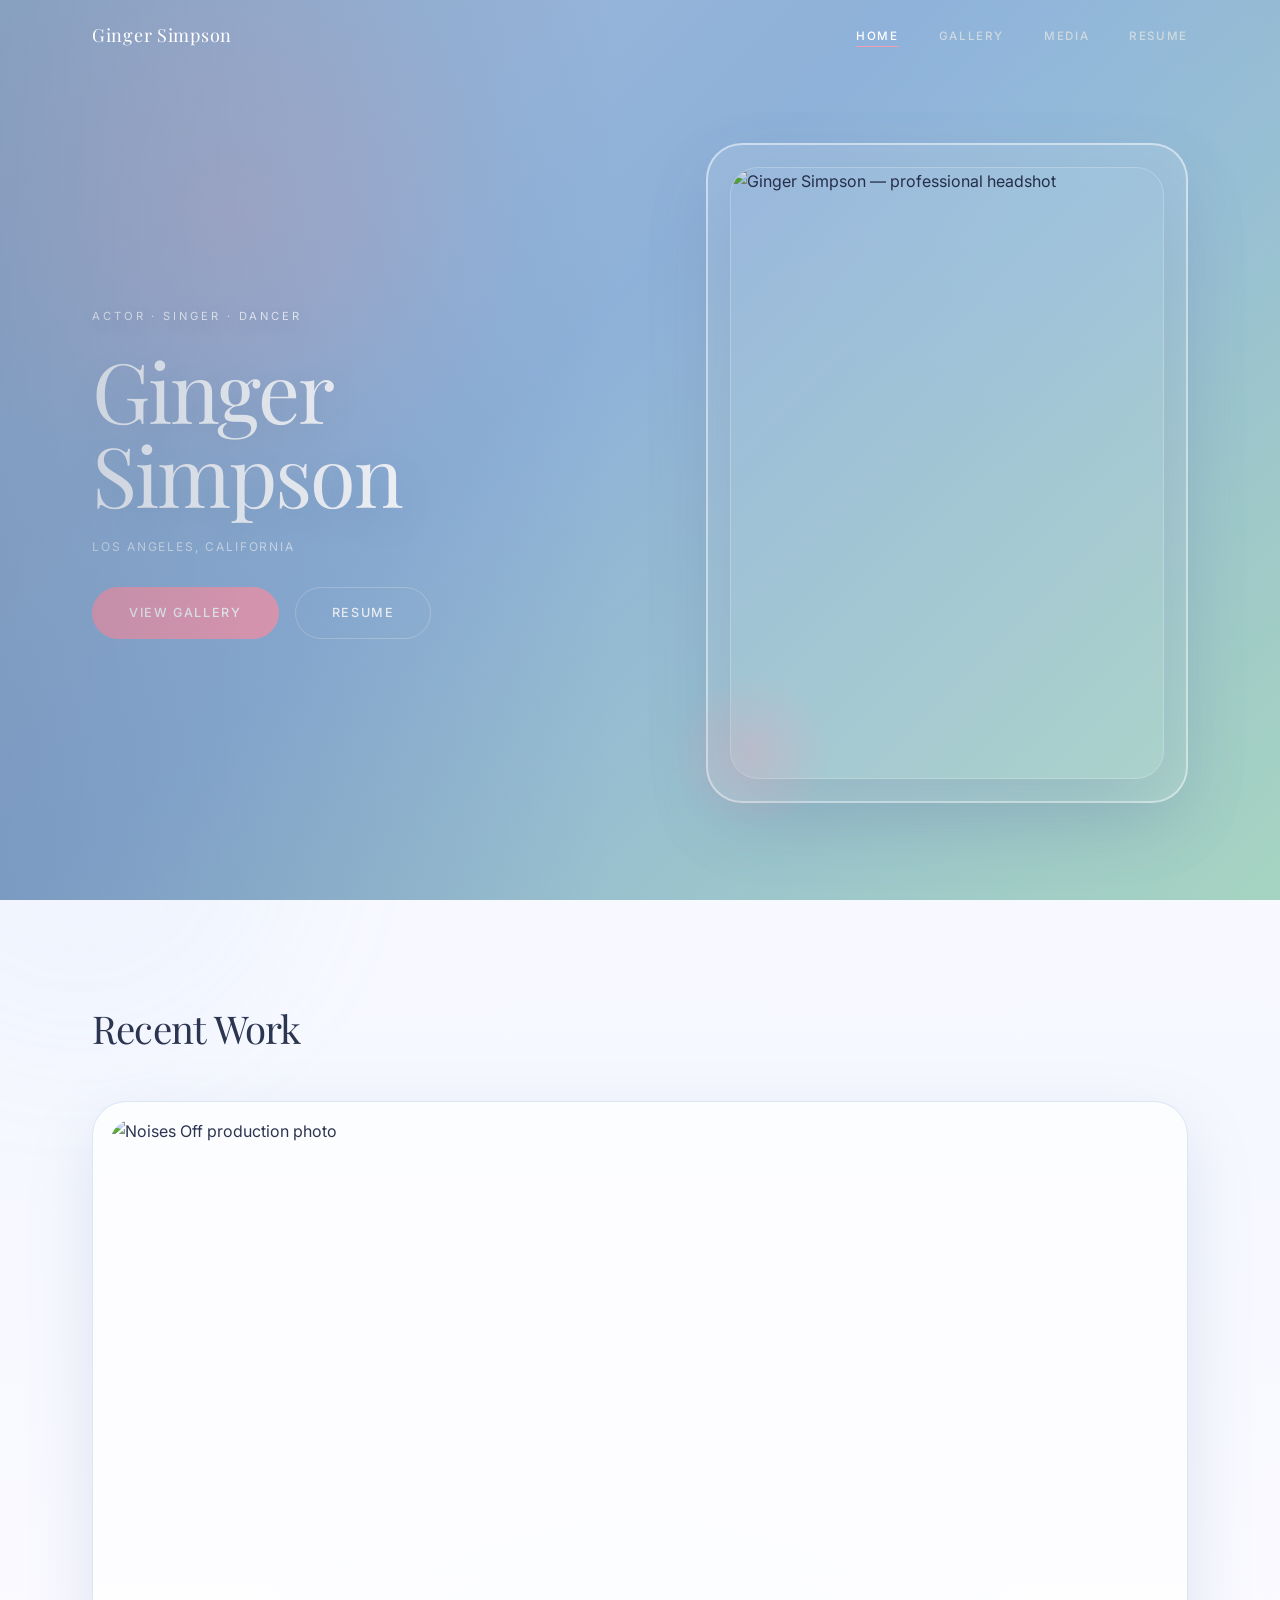
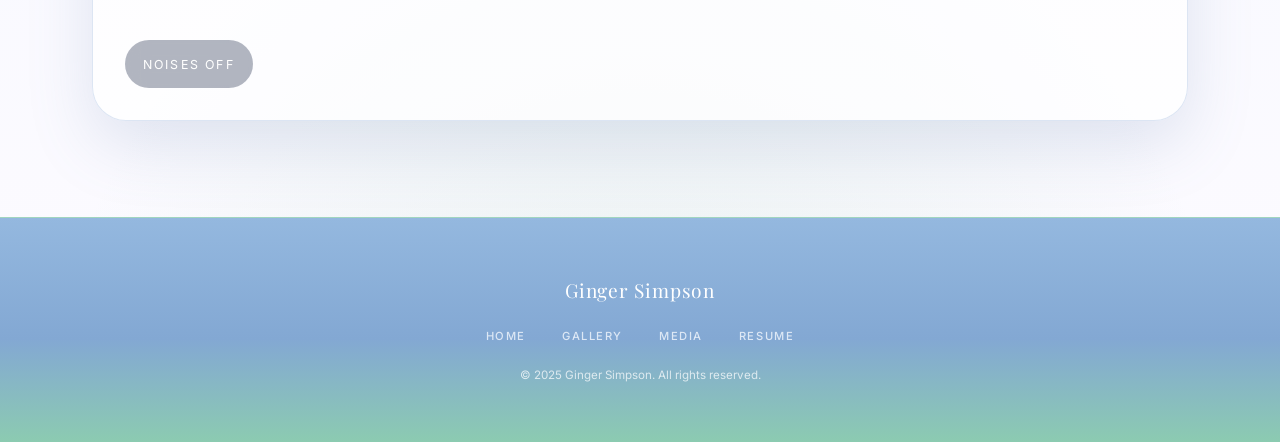
==== index.html @ 9c68d702 "Initial commit: Ginger Simpson portfolio" ====
<!DOCTYPE html>
<html lang="en">
<head>
  <meta charset="UTF-8">
  <meta name="viewport" content="width=device-width, initial-scale=1.0">
  <title>Ginger Simpson | Actor · Singer · Dancer | Los Angeles</title>
  <meta name="description" content="Ginger Simpson — professional actor, singer, and dancer based in Los Angeles. View her portfolio, gallery, performance videos, and theater resume.">
  <meta name="keywords" content="Ginger Simpson, actor, actress, singer, dancer, Los Angeles actress, musical theater, theater performer, performing arts, LA actor">
  <link rel="canonical" href="https://claudiaotero88.github.io/gingersimpson/">
  
  <!-- Open Graph / Facebook -->
  <meta property="og:type" content="website">
  <meta property="og:url" content="https://claudiaotero88.github.io/gingersimpson/">
  <meta property="og:title" content="Ginger Simpson | Actor · Singer · Dancer">
  <meta property="og:description" content="Professional portfolio of Ginger Simpson — actor, singer, and dancer based in Los Angeles.">
  <meta property="og:image" content="https://claudiaotero88.github.io/gingersimpson/assets/images/headshot-4.jpg">
  <meta property="og:locale" content="en_US">
  
  <!-- Twitter -->
  <meta name="twitter:card" content="summary_large_image">
  <meta name="twitter:title" content="Ginger Simpson | Actor · Singer · Dancer">
  <meta name="twitter:description" content="Professional portfolio of Ginger Simpson — actor, singer, and dancer based in Los Angeles.">
  <meta name="twitter:image" content="https://claudiaotero88.github.io/gingersimpson/assets/images/headshot-4.jpg">
  
  <!-- Fonts -->
  <link rel="preconnect" href="https://fonts.googleapis.com">
  <link rel="preconnect" href="https://fonts.gstatic.com" crossorigin>
  <link href="https://fonts.googleapis.com/css2?family=Playfair+Display:ital,wght@0,400;0,500;0,700;1,400&family=Inter:wght@300;400;500&display=swap" rel="stylesheet">
  
  <!-- Styles -->
  <link rel="stylesheet" href="assets/css/styles.css">
  
  <!-- Structured Data (JSON-LD) -->
  <script type="application/ld+json">
  {
    "@context": "https://schema.org",
    "@type": "Person",
    "name": "Ginger Simpson",
    "url": "https://claudiaotero88.github.io/gingersimpson/",
    "jobTitle": "Actor, Singer, Dancer",
    "description": "Professional actor, singer, and dancer specializing in musical theater and theatrical performance",
    "address": {
      "@type": "PostalAddress",
      "addressLocality": "Los Angeles",
      "addressRegion": "CA",
      "addressCountry": "US"
    },
    "email": "gingersimpsonn@gmail.com",
    "telephone": "424-522-4845",
    "image": "https://claudiaotero88.github.io/gingersimpson/assets/images/headshot-4.jpg",
    "sameAs": [
      "https://www.instagram.com/gingersimpson_/",
      "https://www.backstage.com/u/tal/gingersimpson"
    ]
  }
  </script>
</head>
<body>

  <!-- ── Navigation ─────────────────────────────────────────── -->
  <nav class="nav" id="nav" aria-label="Main navigation">
    <div class="nav__inner">
      <a href="index.html" class="nav__logo">Ginger Simpson</a>
      <button class="nav__toggle" id="navToggle"
              aria-label="Toggle navigation" aria-expanded="false"
              aria-controls="navLinks">
        <span></span><span></span><span></span>
      </button>
      <ul class="nav__links" id="navLinks" role="list">
        <li><a href="index.html"   class="nav__link nav__link--active">Home</a></li>
        <li><a href="gallery.html" class="nav__link">Gallery</a></li>
        <li><a href="media.html"   class="nav__link">Media</a></li>
        <li><a href="resume.html"  class="nav__link">Resume</a></li>
      </ul>
    </div>
  </nav>

  <!-- ── Hero ───────────────────────────────────────────────── -->
  <section class="hero" aria-label="Introduction">
    <div class="hero__inner">

      <div class="hero__text">
        <p class="hero__eyebrow">Actor · Singer · Dancer</p>
        <h1 class="hero__name">Ginger<br>Simpson</h1>
        <p class="hero__location">Los Angeles, California</p>
        <div class="hero__actions">
          <a href="gallery.html" class="btn btn--primary">View Gallery</a>
          <a href="resume.html"  class="btn btn--ghost-light">Resume</a>
        </div>
      </div>

      <div class="hero__photo-wrap">
        <img
          src="assets/images/headshot-4.jpg"
          alt="Ginger Simpson — professional headshot"
          class="hero__photo"
          loading="eager"
          fetchpriority="high"
        >
      </div>

    </div>
  </section>

  <!-- ── Recent Work Slideshow ──────────────────────────────── -->
  <section class="preview fade-in" aria-label="Recent productions">
    <div class="container">
      <h2 class="section-title">Recent Work</h2>

      <div class="preview__slideshow" data-slideshow>
        <div class="preview__slides">
          <a href="gallery.html" class="preview__slide is-active" data-slide>
            <div class="preview__img-wrap">
              <img src="assets/images/noises-off-2.jpg" alt="Noises Off production photo" loading="lazy">
            </div>
            <p class="preview__caption">Noises Off</p>
          </a>

          <a href="gallery.html" class="preview__slide" data-slide>
            <div class="preview__img-wrap">
              <img src="assets/images/ifrankenstein-1.jpg" alt="iFrankenstein production photo" loading="lazy">
            </div>
            <p class="preview__caption">iFrankenstein</p>
          </a>

          <a href="gallery.html" class="preview__slide" data-slide>
            <div class="preview__img-wrap">
              <img src="assets/images/seuss-1.jpg" alt="Seussical production photo" loading="lazy">
            </div>
            <p class="preview__caption">Seussical</p>
          </a>

          <a href="gallery.html" class="preview__slide" data-slide>
            <div class="preview__img-wrap">
              <img src="assets/images/slideshow-seuss.jpg" alt="Seussical slideshow production photo" loading="lazy">
            </div>
            <p class="preview__caption">Seussical</p>
          </a>

          <a href="gallery.html" class="preview__slide" data-slide>
            <div class="preview__img-wrap">
              <img src="assets/images/slideshow-grease.jpg" alt="Grease production photo" loading="lazy">
            </div>
            <p class="preview__caption">Grease</p>
          </a>

          <a href="gallery.html" class="preview__slide" data-slide>
            <div class="preview__img-wrap">
              <img src="assets/images/slideshow-romeo-juliet.jpg" alt="Romeo and Juliet production photo" loading="lazy">
            </div>
            <p class="preview__caption">Romeo and Juliet</p>
          </a>
        </div>

      </div>

    </div>
  </section>

  <!-- ── Footer ─────────────────────────────────────────────── -->
  <footer class="footer" aria-label="Site footer">
    <div class="container footer__inner">
      <p class="footer__name">Ginger Simpson</p>
      <nav class="footer__nav" aria-label="Footer navigation">
        <a href="index.html">Home</a>
        <a href="gallery.html">Gallery</a>
        <a href="media.html">Media</a>
        <a href="resume.html">Resume</a>
      </nav>
      <p class="footer__copy">&copy; 2025 Ginger Simpson. All rights reserved.</p>
    </div>
  </footer>

  <script src="assets/js/main.js"></script>
</body>
</html>
---- assets/css/styles.css ----
/* ==========================================================================
   GINGER SIMPSON — PORTFOLIO STYLESHEET
   ==========================================================================
   Fonts: Playfair Display (serif headings) + Inter (sans body)
   Loaded via Google Fonts in each HTML page.
   ========================================================================== */

/* ── Reset & base ─────────────────────────────────────────────────────────── */
*, *::before, *::after { box-sizing: border-box; margin: 0; padding: 0; }

:root {
  /* Colour palette */
  --bg:           #FCFBFF;
  --bg-soft:      #F7F5FF;
  --bg-dark:      #7694B8;
  --text:         #2C3550;
  --text-mid:     #5F6D89;
  --text-dim:     #8A94AE;
  --on-dark:      #FFFFFF;
  --on-dark-dim:  #DDE8F5;
  --accent:       #F29CB2;
  --accent-h:     #EC86A2;
  --accent-rose:  #89BFA6;
  --border:       #D9E3F2;
  --border-dark:  rgba(255,255,255,0.18);
  --surface:      rgba(255, 255, 255, 0.78);
  --surface-strong: #FFFFFF;
  --shadow-soft:  0 18px 50px rgba(106, 128, 169, 0.14);
  --shadow-card:  0 24px 65px rgba(102, 127, 174, 0.18);

  /* Typography */
  --serif:  'Playfair Display', Georgia, 'Times New Roman', serif;
  --sans:   'Inter', system-ui, -apple-system, BlinkMacSystemFont, sans-serif;

  /* Layout */
  --nav-h:  70px;
  --max-w:  1160px;

  /* Motion */
  --ease:       cubic-bezier(0.22, 1, 0.36, 1);
  --transition: 0.3s ease;
}

html {
  scroll-behavior: smooth;
  font-size: 16px;
}

body {
  font-family: var(--sans);
  position: relative;
  background:
    radial-gradient(circle at 12% 10%, rgba(242, 156, 178, 0.22), transparent 30%),
    radial-gradient(circle at 88% 9%, rgba(148, 190, 244, 0.24), transparent 25%),
    radial-gradient(circle at 50% 100%, rgba(137, 191, 166, 0.16), transparent 28%),
    linear-gradient(180deg, #FEFDFF 0%, #F6F8FF 54%, #FDFBFF 100%);
  color: var(--text);
  line-height: 1.7;
  -webkit-font-smoothing: antialiased;
  -moz-osx-font-smoothing: grayscale;
  overflow-x: hidden;
}

body::before,
body::after {
  content: '';
  position: fixed;
  inset: auto;
  width: 28rem;
  height: 28rem;
  border-radius: 50%;
  pointer-events: none;
  filter: blur(70px);
  opacity: 0.35;
  z-index: -1;
}

body::before {
  inset-block-start: -8rem;
  inset-inline-end: -8rem;
  background: rgba(242, 156, 178, 0.22);
}

body::after {
  inset-block-end: -10rem;
  inset-inline-start: -9rem;
  background: rgba(148, 190, 244, 0.18);
}

img  { display: block; max-width: 100%; height: auto; }
a    { text-decoration: none; color: inherit; }
ul   { list-style: none; }

/* ── Utility: container ────────────────────────────────────────────────────── */
.container {
  max-width: var(--max-w);
  margin-inline: auto;
  padding-inline: 2rem;
}

/* ── Utility: section heading ──────────────────────────────────────────────── */
.section-title {
  font-family: var(--serif);
  font-size: clamp(1.75rem, 3vw, 2.5rem);
  font-weight: 400;
  letter-spacing: -0.02em;
  color: var(--text);
  margin-bottom: 2.5rem;
}

/* ── Utility: scroll fade-in (driven by IntersectionObserver in main.js) ──── */
.fade-in {
  opacity: 0;
  transform: translateY(28px);
  transition: opacity 0.75s var(--ease), transform 0.75s var(--ease);
}
.fade-in.visible {
  opacity: 1;
  transform: none;
}

/* ── Buttons ───────────────────────────────────────────────────────────────── */
.btn {
  display: inline-block;
  font-family: var(--sans);
  font-size: 0.7875rem;
  font-weight: 500;
  letter-spacing: 0.13em;
  text-transform: uppercase;
  padding: 0.875rem 2.25rem;
  border-radius: 999px;
  cursor: pointer;
  transition: background var(--transition), color var(--transition),
              border-color var(--transition), transform var(--transition),
              box-shadow var(--transition);
  white-space: nowrap;
}
.btn--primary {
  background: var(--accent);
  color: #fff;
  border: 1.5px solid var(--accent);
}
.btn--primary:hover {
  background: var(--accent-h);
  border-color: var(--accent-h);
  transform: translateY(-2px);
  box-shadow: 0 14px 32px rgba(196, 165, 90, 0.28);
}
.btn--ghost-light {
  background: transparent;
  color: var(--on-dark);
  border: 1.5px solid rgba(240,236,228,0.35);
}
.btn--ghost-light:hover {
  border-color: var(--accent);
  color: var(--accent);
  transform: translateY(-2px);
  background: rgba(255,255,255,0.04);
}
.btn--ghost-dark {
  background: transparent;
  color: var(--text);
  border: 1.5px solid rgba(95,109,137,0.34);
}
.btn--ghost-dark:hover {
  background: var(--text);
  color: #fff;
  transform: translateY(-2px);
  box-shadow: var(--shadow-soft);
}


/* ==========================================================================
   NAVIGATION
   ========================================================================== */
.nav {
  position: fixed;
  inset-block-start: 0;
  inset-inline: 0;
  height: var(--nav-h);
  z-index: 200;
  background: transparent;
  transition: background 0.45s ease, box-shadow 0.45s ease,
              backdrop-filter 0.45s ease;
}
.nav.scrolled {
  background: rgba(121, 149, 186, 0.78);
  backdrop-filter: blur(14px);
  -webkit-backdrop-filter: blur(14px);
  box-shadow: 0 1px 0 var(--border-dark);
}
.nav--solid {
  background: rgba(121, 149, 186, 0.88);
  backdrop-filter: blur(14px);
  -webkit-backdrop-filter: blur(14px);
  box-shadow: 0 1px 0 var(--border-dark);
}

.nav__inner {
  max-width: var(--max-w);
  margin-inline: auto;
  padding-inline: 2rem;
  height: 100%;
  display: flex;
  align-items: center;
  justify-content: space-between;
}

.nav__logo {
  font-family: var(--serif);
  font-size: 1.125rem;
  font-weight: 400;
  letter-spacing: 0.04em;
  color: var(--on-dark);
  transition: color var(--transition);
}
.nav__logo:hover { color: var(--accent); }

.nav__links {
  display: flex;
  align-items: center;
  gap: 2.5rem;
}
.nav__link {
  font-size: 0.725rem;
  font-weight: 500;
  letter-spacing: 0.14em;
  text-transform: uppercase;
  color: rgba(240, 236, 228, 0.65);
  position: relative;
  transition: color var(--transition);
}
.nav__link::after {
  content: '';
  position: absolute;
  inset-block-end: -4px;
  inset-inline-start: 0;
  inset-inline-end: 100%;
  height: 1px;
  background: var(--accent);
  transition: inset-inline-end 0.3s var(--ease);
}
.nav__link:hover,
.nav__link--active {
  color: var(--on-dark);
}
.nav__link:hover::after,
.nav__link--active::after {
  inset-inline-end: 0;
}

/* Mobile hamburger */
.nav__toggle {
  display: none;
  flex-direction: column;
  justify-content: center;
  gap: 5px;
  width: 32px; height: 32px;
  background: none;
  border: none;
  cursor: pointer;
  padding: 0;
}
.nav__toggle span {
  display: block;
  width: 100%; height: 1.5px;
  background: var(--on-dark);
  transition: transform 0.3s ease, opacity 0.3s ease;
}
.nav__toggle.open span:nth-child(1) { transform: translateY(6.5px) rotate(45deg); }
.nav__toggle.open span:nth-child(2) { opacity: 0; transform: scaleX(0); }
.nav__toggle.open span:nth-child(3) { transform: translateY(-6.5px) rotate(-45deg); }

@media (max-width: 680px) {
  .nav__toggle { display: flex; }

  .nav__links {
    position: absolute;
    inset-block-start: var(--nav-h);
    inset-inline: 0;
    flex-direction: column;
    gap: 2rem;
    padding: 2rem 0 2.5rem;
    background: rgba(10, 10, 10, 0.97);
    opacity: 0;
    transform: translateY(-6px);
    pointer-events: none;
    transition: opacity 0.35s var(--ease), transform 0.35s var(--ease);
  }
  .nav__links.open {
    opacity: 1;
    transform: none;
    pointer-events: all;
  }
}


/* ==========================================================================
   HOME – HERO
   ========================================================================== */
.hero {
  min-height: 100svh;
  position: relative;
  background:
    radial-gradient(circle at 18% 24%, rgba(242, 156, 178, 0.22), transparent 24%),
    radial-gradient(circle at 86% 18%, rgba(148, 190, 244, 0.2), transparent 26%),
    linear-gradient(135deg, #A2B9D7 0%, #8EB1D9 42%, #A6D4C1 100%);
  display: flex;
  align-items: center;
  overflow: hidden;
}

.hero::before {
  content: '';
  position: absolute;
  inset: 0;
  background: linear-gradient(90deg, rgba(86, 111, 148, 0.34), transparent 48%);
  pointer-events: none;
}

.hero__inner {
  max-width: var(--max-w);
  margin-inline: auto;
  padding: calc(var(--nav-h) + 3.5rem) 2rem 5rem;
  width: 100%;
  display: grid;
  grid-template-columns: 1fr 44%;
  align-items: center;
  gap: 4rem;
}

/* Text side */
.hero__text {
  display: flex;
  flex-direction: column;
  gap: 1.375rem;
  max-width: 38rem;
}
.hero__eyebrow {
  font-size: 0.7rem;
  font-weight: 400;
  letter-spacing: 0.26em;
  text-transform: uppercase;
  color: rgba(255, 255, 255, 0.98);
  text-shadow: 0 6px 18px rgba(86, 111, 148, 0.32);
}
.hero__name {
  font-family: var(--serif);
  font-size: clamp(3.75rem, 6.5vw, 6.25rem);
  font-weight: 400;
  line-height: 1.0;
  letter-spacing: -0.025em;
  color: var(--on-dark);
  text-shadow: 0 12px 32px rgba(88, 112, 150, 0.22);
}
.hero__location {
  font-size: 0.75rem;
  letter-spacing: 0.16em;
  text-transform: uppercase;
  color: var(--on-dark-dim);
}
.hero__actions {
  display: flex;
  flex-wrap: wrap;
  gap: 1rem;
  padding-top: 0.5rem;
}

/* Image side */
.hero__photo-wrap {
  position: relative;
  display: flex;
  justify-content: flex-end;
  padding: 1.4rem;
  border: 2.5px solid rgba(255, 255, 255, 0.52);
  border-radius: 36px;
  background: rgba(255, 255, 255, 0.10);
  box-shadow: 0 24px 60px rgba(110, 137, 182, 0.16);
}
.hero__photo-wrap::after {
  content: '';
  position: absolute;
  width: 10rem;
  height: 10rem;
  inset-block-end: -2rem;
  inset-inline-start: -2.25rem;
  background: radial-gradient(circle, rgba(242, 156, 178, 0.28), transparent 70%);
  pointer-events: none;
}
.hero__photo {
  width: 100%;
  max-width: 440px;
  height: clamp(480px, 68vh, 620px);
  object-fit: cover;
  object-position: top center;
  border-radius: 28px;
  border: 1px solid rgba(255, 255, 255, 0.28);
  filter: brightness(0.93) contrast(1.04);
  box-shadow: 0 28px 80px rgba(102, 131, 173, 0.25);
  transition: filter 0.4s ease, transform 0.5s var(--ease);
}
.hero__photo:hover {
  filter: brightness(1) contrast(1.04);
  transform: translateY(-4px) rotate(-0.8deg);
}

@media (max-width: 900px) {
  .hero__inner {
    grid-template-columns: 1fr;
    gap: 2.5rem;
    padding-top: calc(var(--nav-h) + 2.5rem);
  }
  .hero__text  { order: 2; }
  .hero__photo-wrap { order: 1; justify-content: center; }
  .hero__photo { max-width: 300px; height: 380px; }
}


/* ==========================================================================
   HOME – RECENT WORK PREVIEW
   ========================================================================== */
.preview {
  padding: 6rem 0;
  background: transparent;
}
.preview__slideshow {
  display: grid;
  gap: 1.5rem;
}
.preview__slides {
  position: relative;
  min-height: clamp(360px, 60vw, 620px);
  border-radius: 34px;
  overflow: hidden;
  background: rgba(255, 255, 255, 0.7);
  border: 1px solid rgba(217, 227, 242, 0.9);
  box-shadow: var(--shadow-card);
}
.preview__slide {
  position: absolute;
  inset: 0;
  opacity: 0;
  pointer-events: none;
  transition: opacity 0.55s ease, transform 0.55s ease;
  transform: scale(1.02);
  display: block;
  padding: 1rem;
}
.preview__slide.is-active {
  opacity: 1;
  pointer-events: auto;
  transform: scale(1);
}
.preview__img-wrap {
  height: 100%;
  overflow: hidden;
  border-radius: 28px;
}
.preview__img-wrap img {
  width: 100%; height: 100%;
  object-fit: cover;
  object-position: top center;
}
.preview__caption {
  position: absolute;
  inset-inline-start: 2rem;
  inset-block-end: 2rem;
  font-size: 0.775rem;
  letter-spacing: 0.18em;
  text-transform: uppercase;
  color: #fff;
  padding: 0.85rem 1.1rem;
  border-radius: 999px;
  background: rgba(44, 53, 80, 0.36);
  backdrop-filter: blur(10px);
}
.preview__titles {
  display: none;
}
.preview__cta { text-align: center; }

@media (max-width: 700px) {
  .preview__slides { min-height: 28rem; }
  .preview__img-wrap { height: 100%; }
}


/* ==========================================================================
   FOOTER
   ========================================================================== */
.footer {
  background: linear-gradient(180deg, #94B8DF 0%, #83A8D3 54%, #8CCBB1 100%);
  padding: 3.5rem 0;
  border-top: 1px solid var(--border-dark);
}
.footer__inner {
  display: flex;
  flex-direction: column;
  align-items: center;
  gap: 1.25rem;
  text-align: center;
}
.footer__name {
  font-family: var(--serif);
  font-size: 1.2rem;
  font-weight: 400;
  letter-spacing: 0.04em;
  color: var(--on-dark);
}
.footer__nav {
  display: flex;
  gap: 2.25rem;
}
.footer__nav a {
  font-size: 0.7rem;
  font-weight: 500;
  letter-spacing: 0.14em;
  text-transform: uppercase;
  color: var(--on-dark-dim);
  transition: color var(--transition);
}
.footer__nav a:hover { color: var(--accent); }
.footer__copy {
  font-size: 0.725rem;
  color: rgba(255, 255, 255, 0.72);
}


/* ==========================================================================
   PAGE HERO (Gallery + Resume pages)
   ========================================================================== */
.page-hero {
  position: relative;
  background:
    radial-gradient(circle at 24% 0%, rgba(242, 156, 178, 0.20), transparent 26%),
    radial-gradient(circle at 84% 10%, rgba(148, 190, 244, 0.22), transparent 28%),
    linear-gradient(135deg, #A6C0E0 0%, #93B9E4 55%, #ABD9C4 100%);
  padding: calc(var(--nav-h) + 4.5rem) 0 4rem;
  text-align: center;
}
.page-hero::after {
  content: '';
  position: absolute;
  inset-inline: 50%;
  inset-block-end: 1.5rem;
  width: 7rem;
  height: 1px;
  transform: translateX(-50%);
  background: linear-gradient(90deg, transparent, rgba(255,255,255,0.95), transparent);
}
.page-hero__eyebrow {
  font-size: 0.7rem;
  letter-spacing: 0.26em;
  text-transform: uppercase;
  color: rgba(255, 255, 255, 0.98);
  text-shadow: 0 6px 18px rgba(86, 111, 148, 0.25);
  margin-bottom: 1rem;
}
.page-hero__title {
  font-family: var(--serif);
  font-size: clamp(2.5rem, 5vw, 4rem);
  font-weight: 400;
  letter-spacing: -0.025em;
  color: var(--on-dark);
  line-height: 1.1;
}
.page-hero__sub {
  margin-top: 1rem;
  font-family: var(--serif);
  font-style: italic;
  font-size: 1.0625rem;
  color: var(--on-dark-dim);
}
.page-hero__meta {
  margin-top: 0.9rem;
  font-size: 0.82rem;
  letter-spacing: 0.12em;
  text-transform: uppercase;
  color: rgba(255, 255, 255, 0.92);
}
.page-hero__actions {
  margin-top: 1.35rem;
  display: flex;
  justify-content: center;
  gap: 0.85rem;
  flex-wrap: wrap;
}
.icon-link {
  width: 3rem;
  height: 3rem;
  display: inline-flex;
  align-items: center;
  justify-content: center;
  border-radius: 999px;
  color: #fff;
  background: rgba(44, 53, 80, 0.22);
  border: 1px solid rgba(255, 255, 255, 0.32);
  backdrop-filter: blur(10px);
  transition: transform var(--transition), background var(--transition), border-color var(--transition), color var(--transition);
}
.icon-link:hover {
  transform: translateY(-2px);
  background: rgba(255, 255, 255, 0.26);
  border-color: rgba(255, 255, 255, 0.72);
  color: #fff;
}
.icon-link svg {
  width: 1.2rem;
  height: 1.2rem;
  display: block;
}


/* ==========================================================================
   GALLERY PAGE
   ========================================================================== */
.gallery-page {
  padding: 4.75rem 0 6rem;
}
.gallery-collage-section {
  padding: 0.5rem 0 0;
}
.gallery-collage {
  display: grid;
  grid-template-columns: repeat(4, 1fr);
  gap: 1rem;
  align-items: start;
  grid-auto-flow: dense;
}

.gallery-item {
  position: relative;
  overflow: hidden;
  width: 100%;
  border-radius: 26px;
  cursor: zoom-in;
  background: #d6e6f7;
  border: 1px solid rgba(255, 255, 255, 0.72);
  box-shadow: var(--shadow-card);
  transition: transform 0.45s var(--ease), box-shadow 0.45s var(--ease), z-index 0.1s linear, filter var(--transition);
}
.gallery-item:hover,
.gallery-item:focus-visible {
  transform: translateY(-4px);
  box-shadow: 0 32px 80px rgba(113, 144, 198, 0.28);
  z-index: 2;
}
.gallery-item__img-wrap {
  width: 100%;
  height: 100%;
  overflow: hidden;
}

.gallery-item img {
  width: 100%;
  height: 100%;
  object-fit: cover;
  object-position: top center;
  transition: transform 0.6s var(--ease), filter 0.5s ease;
  display: block;
}
.gallery-item:hover img {
  transform: scale(1.045);
  filter: brightness(0.78);
}
.gallery-item:focus-visible {
  outline: 2px solid rgba(255, 255, 255, 0.95);
  outline-offset: 3px;
}

.gallery-item__overlay {
  position: absolute;
  inset: auto 0.9rem 0.9rem;
  display: flex;
  justify-content: center;
  opacity: 0;
  transform: translateY(10px);
  transition: opacity 0.35s ease, transform 0.35s ease;
  pointer-events: none;
}

.gallery-item:hover .gallery-item__overlay,
.gallery-item:focus-visible .gallery-item__overlay {
  opacity: 1;
  transform: translateY(0);
}

.gallery-item__caption {
  display: inline-flex;
  align-items: center;
  justify-content: center;
  min-height: 2.5rem;
  padding: 0.5rem 1rem;
  border-radius: 999px;
  background: rgba(255, 255, 255, 0.9);
  color: var(--text);
  font-size: 0.78rem;
  font-weight: 500;
  letter-spacing: 0.08em;
  text-transform: uppercase;
  box-shadow: 0 18px 36px rgba(34, 50, 81, 0.18);
}

/* Default: 4-column layout with varied sizes */
.gallery-item--matilda { 
  grid-column: span 1;
  aspect-ratio: 2/3;
}
.gallery-item--noises-1 { 
  grid-column: span 1;
  aspect-ratio: 3/4;
}
.gallery-item--noises-2 { 
  grid-column: span 1;
  aspect-ratio: 3/4;
}
.gallery-item--ifrankenstein-1 { 
  grid-column: span 2;
  aspect-ratio: 16/10;
}
.gallery-item--ifrankenstein-2 { 
  grid-column: span 1;
  aspect-ratio: 3/4;
}
.gallery-item--ifrankenstein-3 { 
  grid-column: span 1;
  aspect-ratio: 3/4;
}
.gallery-item--ifrankenstein-4 { 
  grid-column: span 1;
  aspect-ratio: 4/5;
}
.gallery-item--ifrankenstein-5 { 
  grid-column: span 1;
  aspect-ratio: 4/5;
}
.gallery-item--six-1 { 
  grid-column: span 2;
  aspect-ratio: 16/10;
}
.gallery-item--six-2 { 
  grid-column: span 1;
  aspect-ratio: 3/4;
}
.gallery-item--six-3 { 
  grid-column: span 1;
  aspect-ratio: 3/4;
}
.gallery-item--women-1 { 
  grid-column: span 1;
  aspect-ratio: 4/5;
}
.gallery-item--women-2 { 
  grid-column: span 2;
  aspect-ratio: 3/2;
}
.gallery-item--women-3 { 
  grid-column: span 1;
  aspect-ratio: 4/5;
}
.gallery-item--seuss { 
  grid-column: span 2;
  aspect-ratio: 16/10;
}
.gallery-item--grease { 
  grid-column: span 1;
  aspect-ratio: 4/5;
}
.gallery-item--seuss-2 { 
  grid-column: span 2;
  aspect-ratio: 16/10;
}
.gallery-item--romeo { 
  grid-column: span 1;
  aspect-ratio: 3/4;
}

/* Tablet: 3-column layout */
@media (max-width: 1080px) {
  .gallery-collage {
    grid-template-columns: repeat(3, 1fr);
  }

  .gallery-item--matilda { 
    grid-column: span 1;
  }
  .gallery-item--noises-1,
  .gallery-item--noises-2 { 
    grid-column: span 1;
  }
  .gallery-item--ifrankenstein-1 { 
    grid-column: span 3;
    aspect-ratio: 2/1;
  }
  .gallery-item--ifrankenstein-2,
  .gallery-item--ifrankenstein-3,
  .gallery-item--ifrankenstein-4,
  .gallery-item--ifrankenstein-5 { 
    grid-column: span 1;
  }
  .gallery-item--six-1 { 
    grid-column: span 3;
    aspect-ratio: 2/1;
  }
  .gallery-item--six-2,
  .gallery-item--six-3 { 
    grid-column: span 1;
  }
  .gallery-item--women-1,
  .gallery-item--women-3 { 
    grid-column: span 1;
  }
  .gallery-item--women-2 { 
    grid-column: span 2;
  }
  .gallery-item--seuss { 
    grid-column: span 3;
    aspect-ratio: 2/1;
  }
  .gallery-item--grease { 
    grid-column: span 1;
  }
  .gallery-item--seuss-2 { 
    grid-column: span 2;
  }
  .gallery-item--romeo { 
    grid-column: span 1;
  }
}

/* Mobile landscape: 2-column layout */
@media (max-width: 760px) {
  .gallery-page {
    padding-top: 4rem;
  }

  .gallery-collage {
    grid-template-columns: repeat(2, 1fr);
    gap: 0.85rem;
  }

  .gallery-item--matilda { 
    grid-column: span 1;
    aspect-ratio: 2/3;
  }
  .gallery-item--noises-1,
  .gallery-item--noises-2 { 
    grid-column: span 1;
  }
  .gallery-item--ifrankenstein-1,
  .gallery-item--ifrankenstein-2,
  .gallery-item--ifrankenstein-3,
  .gallery-item--ifrankenstein-4,
  .gallery-item--ifrankenstein-5 { 
    grid-column: span 1;
    aspect-ratio: 4/5;
  }
  .gallery-item--six-1 { 
    grid-column: span 2;
    aspect-ratio: 16/10;
  }
  .gallery-item--six-2,
  .gallery-item--six-3 { 
    grid-column: span 1;
    aspect-ratio: 4/5;
  }
  .gallery-item--women-1,
  .gallery-item--women-3 { 
    grid-column: span 1;
    aspect-ratio: 4/5;
  }
  .gallery-item--women-2 { 
    grid-column: span 2;
    aspect-ratio: 16/10;
  }
  .gallery-item--seuss { 
    grid-column: span 2;
    aspect-ratio: 16/10;
  }
  .gallery-item--grease,
  .gallery-item--romeo { 
    grid-column: span 1;
    aspect-ratio: 4/5;
  }
  .gallery-item--seuss-2 { 
    grid-column: span 2;
    aspect-ratio: 16/10;
  }
}

/* Mobile portrait: 1-column stacked */
@media (max-width: 520px) {
  .gallery-collage {
    grid-template-columns: 1fr;
  }

  .gallery-item,
  .gallery-item--matilda,
  .gallery-item--noises-1,
  .gallery-item--noises-2,
  .gallery-item--ifrankenstein-1,
  .gallery-item--ifrankenstein-2,
  .gallery-item--ifrankenstein-3,
  .gallery-item--ifrankenstein-4,
  .gallery-item--ifrankenstein-5,
  .gallery-item--six-1,
  .gallery-item--six-2,
  .gallery-item--six-3,
  .gallery-item--women-1,
  .gallery-item--women-2,
  .gallery-item--women-3,
  .gallery-item--seuss,
  .gallery-item--grease,
  .gallery-item--seuss-2,
  .gallery-item--romeo {
    grid-column: 1;
    aspect-ratio: 4/5;
  }
}

.lightbox {
  position: fixed;
  inset: 0;
  z-index: 1200;
  display: grid;
  place-items: center;
  padding: 2rem;
  background: rgba(17, 22, 33, 0.88);
  backdrop-filter: blur(14px);
  opacity: 0;
  pointer-events: none;
  transition: opacity 0.28s ease;
}

.lightbox.active {
  opacity: 1;
  pointer-events: all;
}

.lightbox__inner {
  display: flex;
  flex-direction: column;
  align-items: center;
  max-width: min(88vw, 920px);
  max-height: 92vh;
  padding: 0 3.5rem;
}
.lightbox__img {
  max-width: 100%;
  max-height: 80vh;
  object-fit: contain;
  border-radius: 2px;
  transition: opacity 0.2s ease;
  user-select: none;
  -webkit-user-drag: none;
}
.lightbox__caption {
  margin-top: 1rem;
  font-family: var(--serif);
  font-style: italic;
  font-size: 0.9375rem;
  color: var(--on-dark-dim);
  text-align: center;
}

/* Controls */
.lightbox__close {
  position: fixed;
  inset-block-start: 1.25rem;
  inset-inline-end: 1.5rem;
  width: 44px; height: 44px;
  border-radius: 50%;
  background: rgba(255,255,255,0.06);
  border: 1px solid rgba(255,255,255,0.18);
  color: rgba(255,255,255,0.75);
  font-size: 1.375rem;
  cursor: pointer;
  display: flex;
  align-items: center;
  justify-content: center;
  transition: background var(--transition), border-color var(--transition),
              color var(--transition);
}
.lightbox__close:hover {
  background: rgba(196,165,90,0.15);
  border-color: var(--accent);
  color: var(--accent);
}

.lightbox__btn {
  position: fixed;
  inset-block-start: 50%;
  transform: translateY(-50%);
  width: 50px; height: 50px;
  border-radius: 50%;
  background: rgba(255,255,255,0.04);
  border: 1px solid rgba(255,255,255,0.15);
  color: rgba(255,255,255,0.6);
  font-size: 1.25rem;
  cursor: pointer;
  display: flex;
  align-items: center;
  justify-content: center;
  transition: background var(--transition), border-color var(--transition),
              color var(--transition);
  user-select: none;
}
.lightbox__btn:hover {
  background: rgba(196,165,90,0.12);
  border-color: var(--accent);
  color: var(--accent);
}
.lightbox__prev { inset-inline-start: 1.25rem; }
.lightbox__next { inset-inline-end: 1.25rem; }

.lightbox__counter {
  position: fixed;
  inset-block-end: 1.5rem;
  inset-inline-start: 50%;
  transform: translateX(-50%);
  font-size: 0.725rem;
  letter-spacing: 0.12em;
  color: var(--on-dark-dim);
  pointer-events: none;
}

@media (max-width: 680px) {
  .lightbox__inner { padding: 0 0.5rem; }
  .lightbox__btn   { display: none; }
}


/* ==========================================================================
   RESUME PAGE
   ========================================================================== */
.resume-page {
  padding: 3.2rem 0 6rem;
  background: transparent;
}

.resume-page-header {
  text-align: center;
  margin-bottom: 2rem;
}

.resume-page-header__actions {
  display: flex;
  justify-content: center;
  flex-wrap: wrap;
  gap: 0.875rem;
}

.resume-embed {
  width: 100%;
  margin-top: 0.35rem;
}

.resume-embed__frame {
  display: block;
  width: 100%;
  height: calc(100vh - 2.5rem);
  min-height: 980px;
  border: 1px solid rgba(217, 227, 242, 0.9);
  border-radius: 24px;
  background: #fff;
  box-shadow: var(--shadow-soft);
}

.resume-embed__fallback {
  width: fit-content;
  max-width: 100%;
  margin: 1rem auto 0;
  padding: 0.85rem 1.1rem;
  border-radius: 999px;
  border: 1px solid rgba(217, 227, 242, 0.9);
  background: rgba(255, 255, 255, 0.9);
  box-shadow: var(--shadow-soft);
  font-size: 0.875rem;
  color: var(--text-mid);
  text-align: center;
}

.resume-embed__fallback a {
  color: var(--accent);
  text-decoration: underline;
  text-underline-offset: 0.2em;
}

@media (max-width: 860px) {
  .resume-page {
    padding-top: 2.8rem;
  }

  .resume-embed__frame {
    min-height: 760px;
    height: calc(100vh - 3rem);
  }
}

@media (max-width: 640px) {
  .page-hero__meta {
    font-size: 0.74rem;
    line-height: 1.6;
  }

  .resume-page {
    padding-top: 2.1rem;
  }

  .resume-embed__frame {
    height: calc(100vh - 2rem);
    min-height: 620px;
    border-radius: 18px;
  }
}


/* ==========================================================================
   MEDIA PAGE
   ========================================================================== */
.media-page {
  padding: 4.75rem 0 6rem;
}

.media-section {
  padding: 0.5rem 0 0;
}

.media-grid {
  display: grid;
  grid-template-columns: repeat(2, 1fr);
  gap: 2rem;
  align-items: start;
}

.media-item {
  display: flex;
  flex-direction: column;
  background: linear-gradient(180deg, rgba(255, 255, 255, 0.95), rgba(243, 247, 255, 0.92));
  border: 1px solid rgba(217, 227, 242, 0.9);
  border-radius: 28px;
  overflow: hidden;
  box-shadow: var(--shadow-card);
  transition: transform 0.35s var(--ease), box-shadow 0.35s var(--ease);
}

.media-item:hover {
  transform: translateY(-4px);
  box-shadow: 0 28px 72px rgba(113, 144, 198, 0.24);
}

.media-item__video-wrap {
  position: relative;
  width: 100%;
  aspect-ratio: 16/9;
  background: #000;
  overflow: hidden;
}

.media-item__video,
.media-item__iframe {
  width: 100%;
  height: 100%;
  display: block;
  border: none;
}

.media-item__video {
  object-fit: contain;
}

.media-item__info {
  padding: 1.5rem 1.75rem 1.65rem;
  text-align: center;
}

.media-item__title {
  font-family: var(--serif);
  font-size: 1.125rem;
  font-weight: 500;
  color: var(--text);
  margin-bottom: 0.4rem;
  line-height: 1.3;
}

.media-item__subtitle {
  font-size: 0.8125rem;
  font-weight: 400;
  color: var(--text-mid);
  letter-spacing: 0.03em;
  line-height: 1.5;
}

.media-item__link {
  color: var(--accent);
  text-decoration: none;
  transition: color var(--transition);
}

.media-item__link:hover {
  color: var(--text);
  text-decoration: underline;
  text-underline-offset: 0.2em;
}

@media (max-width: 960px) {
  .media-grid {
    grid-template-columns: 1fr;
    gap: 1.75rem;
  }
}

@media (max-width: 640px) {
  .media-page {
    padding-top: 4rem;
  }

  .media-grid {
    gap: 1.5rem;
  }

  .media-item__info {
    padding: 1.25rem 1.5rem 1.35rem;
  }

  .media-item__title {
    font-size: 1rem;
  }

  .media-item__subtitle {
    font-size: 0.75rem;
  }
}
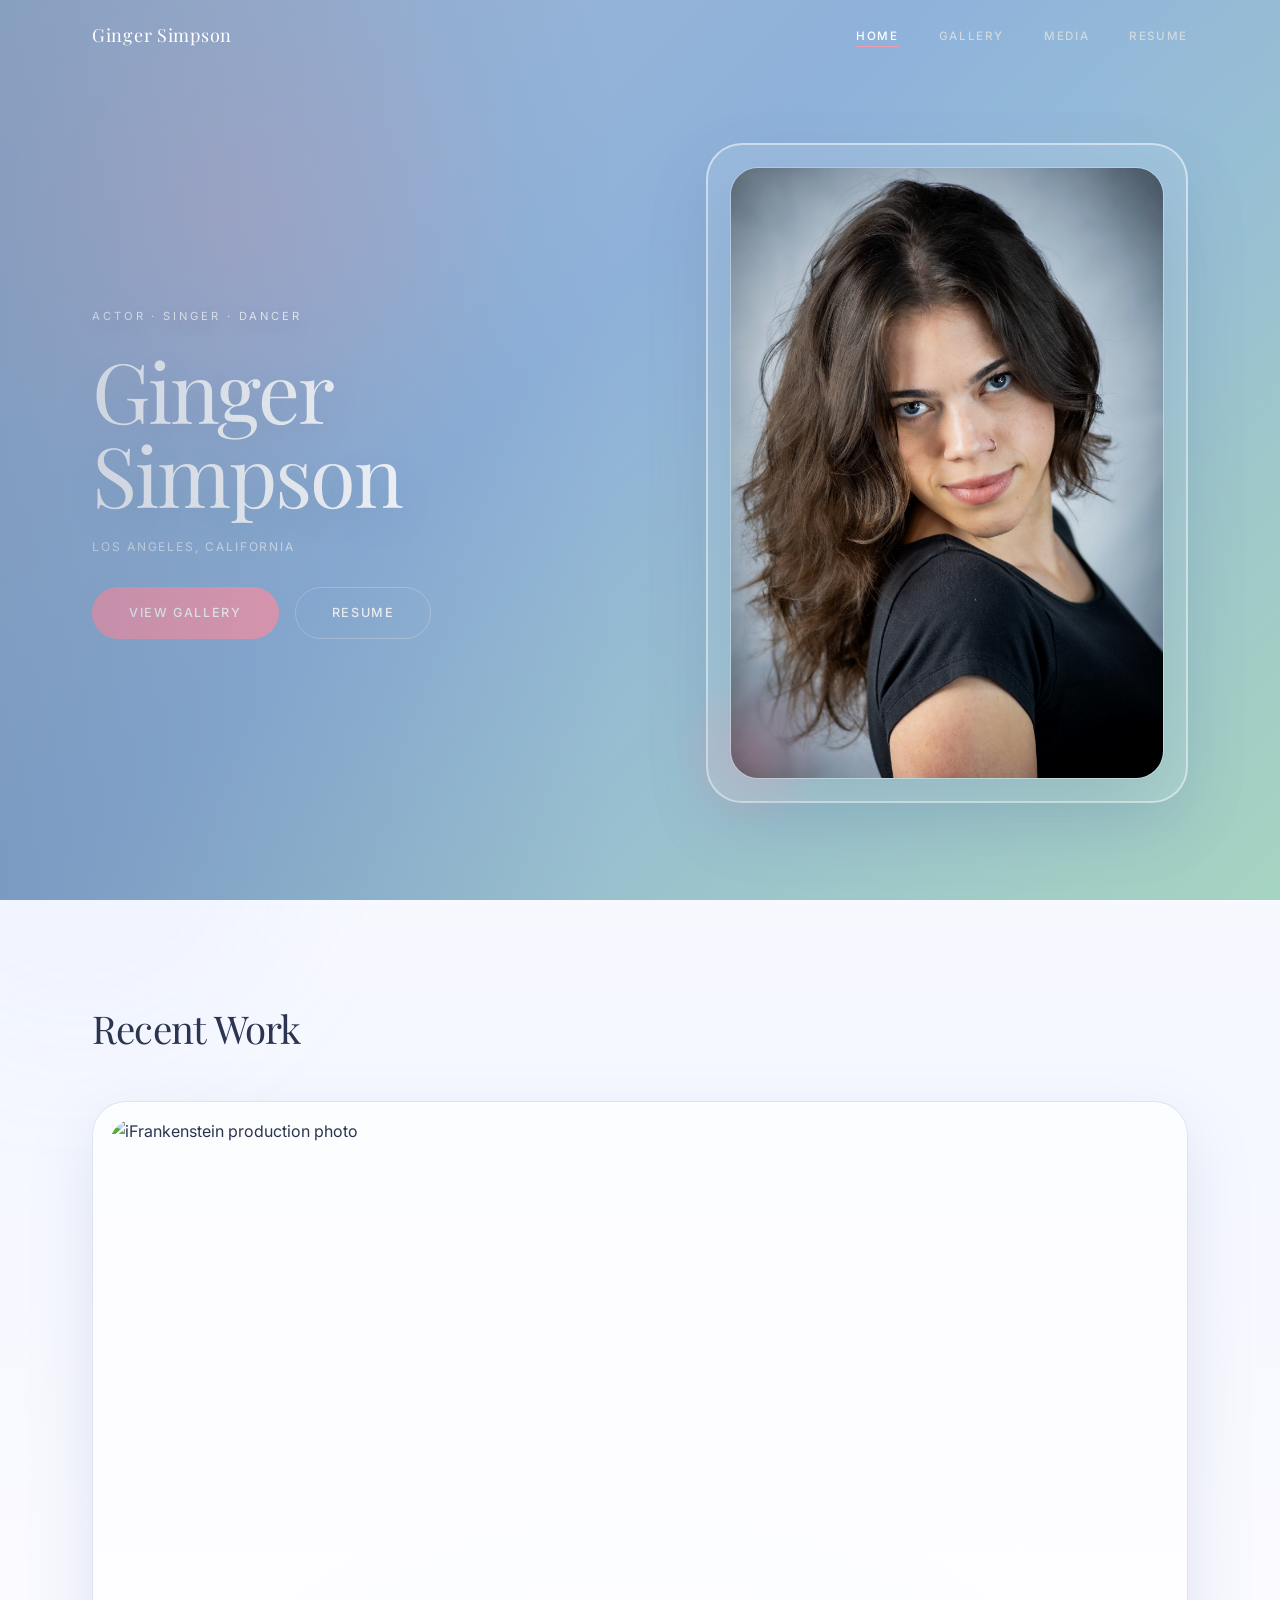
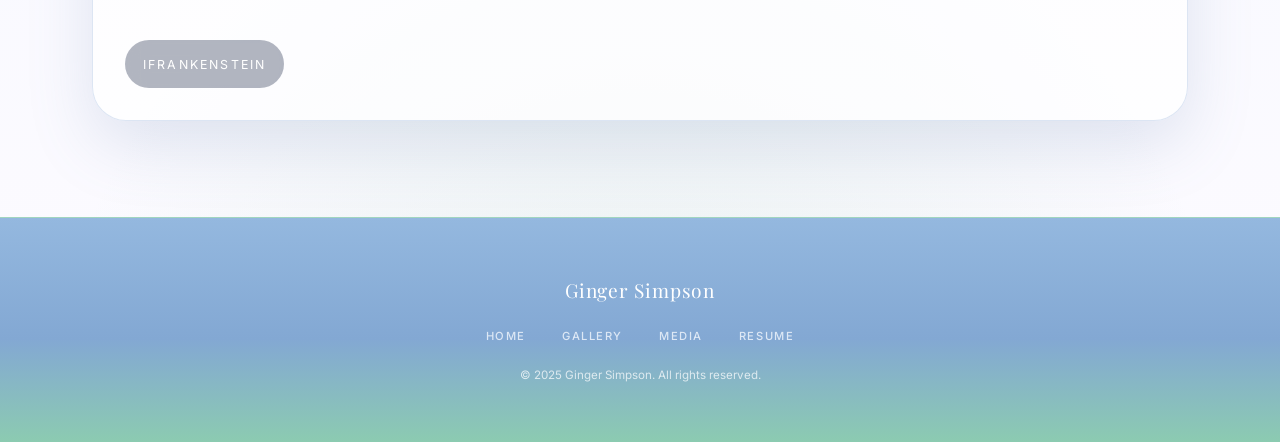
==== commit 8cba9410: "Update index.html" ====
--- a/index.html
+++ b/index.html
@@ -13,14 +13,14 @@
   <meta property="og:url" content="https://claudiaotero88.github.io/gingersimpson/">
   <meta property="og:title" content="Ginger Simpson | Actor · Singer · Dancer">
   <meta property="og:description" content="Professional portfolio of Ginger Simpson — actor, singer, and dancer based in Los Angeles.">
-  <meta property="og:image" content="https://claudiaotero88.github.io/gingersimpson/assets/images/headshot-4.jpg">
+  <meta property="og:image" content="https://claudiaotero88.github.io/gingersimpson/assets/images/Headshot%204.jpg">
   <meta property="og:locale" content="en_US">
   
   <!-- Twitter -->
   <meta name="twitter:card" content="summary_large_image">
   <meta name="twitter:title" content="Ginger Simpson | Actor · Singer · Dancer">
   <meta name="twitter:description" content="Professional portfolio of Ginger Simpson — actor, singer, and dancer based in Los Angeles.">
-  <meta name="twitter:image" content="https://claudiaotero88.github.io/gingersimpson/assets/images/headshot-4.jpg">
+  <meta name="twitter:image" content="https://claudiaotero88.github.io/gingersimpson/assets/images/Headshot%204.jpg">
   
   <!-- Fonts -->
   <link rel="preconnect" href="https://fonts.googleapis.com">
@@ -47,7 +47,7 @@
     },
     "email": "gingersimpsonn@gmail.com",
     "telephone": "424-522-4845",
-    "image": "https://claudiaotero88.github.io/gingersimpson/assets/images/headshot-4.jpg",
+    "image": "https://claudiaotero88.github.io/gingersimpson/assets/images/Headshot%204.jpg",
     "sameAs": [
       "https://www.instagram.com/gingersimpson_/",
       "https://www.backstage.com/u/tal/gingersimpson"
@@ -91,7 +91,7 @@
 
       <div class="hero__photo-wrap">
         <img
-          src="assets/images/headshot-4.jpg"
+          src="assets/images/Headshot%204.jpg"
           alt="Ginger Simpson — professional headshot"
           class="hero__photo"
           loading="eager"
--- a/assets/css/styles.css
+++ b/assets/css/styles.css
@@ -1114,34 +1114,63 @@
   }
 }
 
-
 /* ==========================================================================
    MEDIA PAGE
    ========================================================================== */
+
 .media-page {
   padding: 4.75rem 0 6rem;
 }
 
 .media-section {
+  width: 100%;
   padding: 0.5rem 0 0;
 }
 
+/*
+  Gives the media page more room than the standard site container
+  while preserving comfortable spacing at the sides.
+*/
+.media-container {
+  width: 100%;
+  max-width: 1440px;
+  margin-inline: auto;
+  padding-inline: clamp(1rem, 4vw, 3rem);
+}
+
+/*
+  Desktop and laptop:
+  two equal-width columns and three rows.
+*/
 .media-grid {
   display: grid;
-  grid-template-columns: repeat(2, 1fr);
-  gap: 2rem;
-  align-items: start;
+  grid-template-columns: repeat(2, minmax(0, 1fr));
+  gap: clamp(1.25rem, 2.5vw, 2.25rem);
+  width: 100%;
+  align-items: stretch;
 }
 
 .media-item {
   display: flex;
   flex-direction: column;
-  background: linear-gradient(180deg, rgba(255, 255, 255, 0.95), rgba(243, 247, 255, 0.92));
+  width: 100%;
+  min-width: 0;
+  overflow: hidden;
+
+  background:
+    linear-gradient(
+      180deg,
+      rgba(255, 255, 255, 0.96),
+      rgba(243, 247, 255, 0.92)
+    );
+
   border: 1px solid rgba(217, 227, 242, 0.9);
   border-radius: 28px;
-  overflow: hidden;
   box-shadow: var(--shadow-card);
-  transition: transform 0.35s var(--ease), box-shadow 0.35s var(--ease);
+
+  transition:
+    transform 0.35s var(--ease),
+    box-shadow 0.35s var(--ease);
 }
 
 .media-item:hover {
@@ -1149,86 +1178,123 @@
   box-shadow: 0 28px 72px rgba(113, 144, 198, 0.24);
 }
 
+/*
+  Maintains a responsive 16:9 player at every screen width.
+*/
 .media-item__video-wrap {
   position: relative;
   width: 100%;
-  aspect-ratio: 16/9;
-  background: #000;
+  aspect-ratio: 16 / 9;
   overflow: hidden;
-}
-
-.media-item__video,
-.media-item__iframe {
+  flex-shrink: 0;
+  background: #111;
+}
+
+/*
+  Make the YouTube iframe completely fill its responsive wrapper.
+*/
+.media-item__video-wrap iframe.media-item__video {
+  position: absolute;
+  inset: 0;
+  display: block;
   width: 100%;
   height: 100%;
-  display: block;
-  border: none;
-}
-
-.media-item__video {
-  object-fit: contain;
+  border: 0;
 }
 
 .media-item__info {
+  display: flex;
+  flex: 1;
+  flex-direction: column;
+  align-items: center;
+  justify-content: center;
+
+  min-height: 8.25rem;
   padding: 1.5rem 1.75rem 1.65rem;
   text-align: center;
 }
 
 .media-item__title {
+  margin-bottom: 0.4rem;
+
   font-family: var(--serif);
-  font-size: 1.125rem;
+  font-size: clamp(1.05rem, 1.6vw, 1.3rem);
   font-weight: 500;
+  line-height: 1.3;
   color: var(--text);
-  margin-bottom: 0.4rem;
-  line-height: 1.3;
 }
 
 .media-item__subtitle {
-  font-size: 0.8125rem;
+  max-width: 34rem;
+
+  font-size: clamp(0.76rem, 1vw, 0.875rem);
   font-weight: 400;
+  line-height: 1.55;
+  letter-spacing: 0.02em;
   color: var(--text-mid);
-  letter-spacing: 0.03em;
-  line-height: 1.5;
-}
-
-.media-item__link {
-  color: var(--accent);
-  text-decoration: none;
-  transition: color var(--transition);
-}
-
-.media-item__link:hover {
-  color: var(--text);
-  text-decoration: underline;
-  text-underline-offset: 0.2em;
-}
-
-@media (max-width: 960px) {
+}
+
+/*
+  Smaller laptops and tablets:
+  retain two columns while reducing spacing.
+*/
+@media (max-width: 900px) {
+  .media-page {
+    padding-top: 4rem;
+  }
+
+  .media-container {
+    padding-inline: 1.25rem;
+  }
+
+  .media-grid {
+    grid-template-columns: repeat(2, minmax(0, 1fr));
+    gap: 1.25rem;
+  }
+
+  .media-item {
+    border-radius: 22px;
+  }
+
+  .media-item__info {
+    min-height: 7.5rem;
+    padding: 1.25rem 1rem 1.35rem;
+  }
+}
+
+/*
+  Phones:
+  use one full-width column so the videos remain large enough
+  to watch comfortably.
+*/
+@media (max-width: 640px) {
+  .media-page {
+    padding: 3.5rem 0 4.5rem;
+  }
+
+  .media-container {
+    padding-inline: 1rem;
+  }
+
   .media-grid {
     grid-template-columns: 1fr;
-    gap: 1.75rem;
-  }
-}
-
-@media (max-width: 640px) {
-  .media-page {
-    padding-top: 4rem;
-  }
-
-  .media-grid {
     gap: 1.5rem;
   }
 
+  .media-item {
+    border-radius: 20px;
+  }
+
   .media-item__info {
-    padding: 1.25rem 1.5rem 1.35rem;
+    min-height: auto;
+    padding: 1.2rem 1.25rem 1.35rem;
   }
 
   .media-item__title {
-    font-size: 1rem;
+    font-size: 1.05rem;
   }
 
   .media-item__subtitle {
-    font-size: 0.75rem;
-  }
-}
-
+    font-size: 0.78rem;
+  }
+}
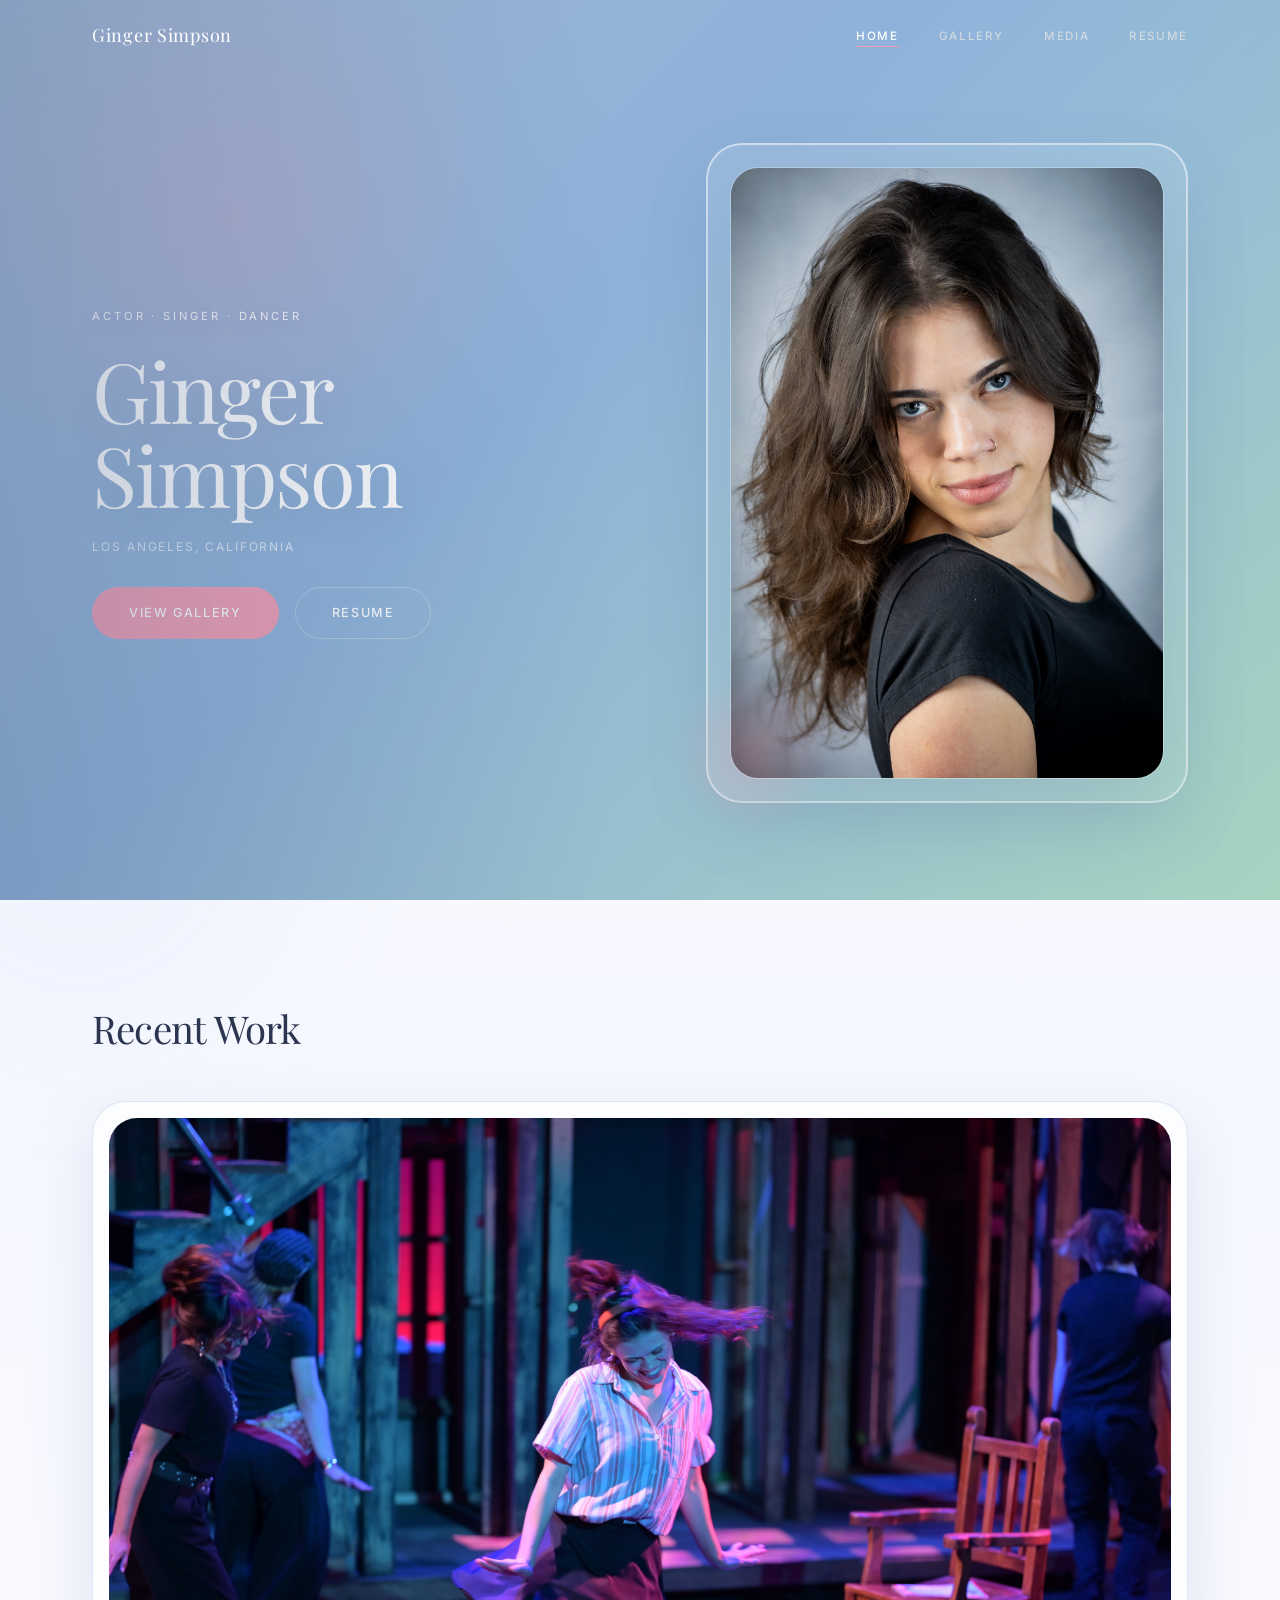
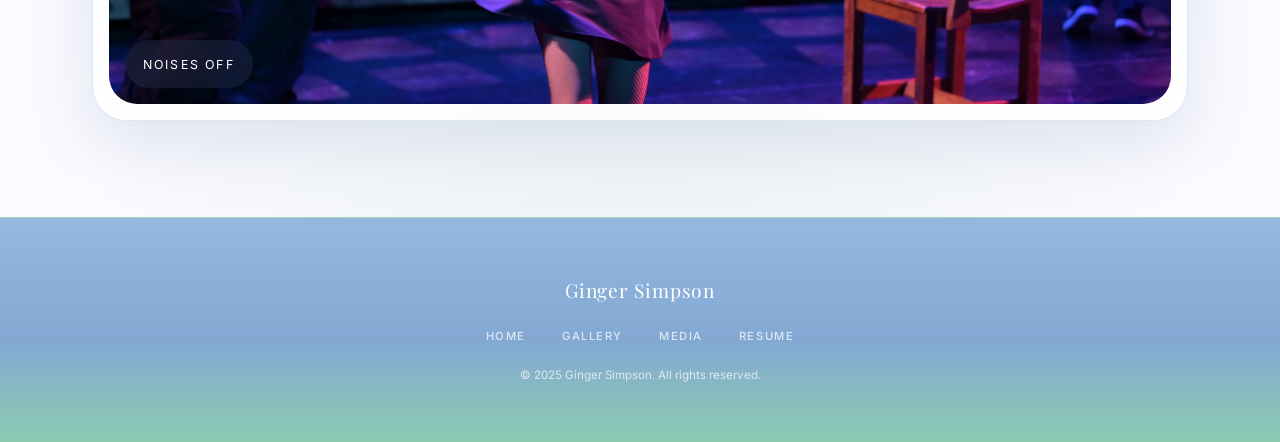
==== commit 371cde10: "Update index.html" ====
--- a/index.html
+++ b/index.html
@@ -111,42 +111,42 @@
         <div class="preview__slides">
           <a href="gallery.html" class="preview__slide is-active" data-slide>
             <div class="preview__img-wrap">
-              <img src="assets/images/noises-off-2.jpg" alt="Noises Off production photo" loading="lazy">
+              <img src="assets/images/Noises%20Off%202.jpg" alt="Noises Off production photo" loading="lazy">
             </div>
             <p class="preview__caption">Noises Off</p>
           </a>
 
           <a href="gallery.html" class="preview__slide" data-slide>
             <div class="preview__img-wrap">
-              <img src="assets/images/ifrankenstein-1.jpg" alt="iFrankenstein production photo" loading="lazy">
+              <img src="assets/images/iFrankenstein%201.jpg" alt="iFrankenstein production photo" loading="lazy">
             </div>
             <p class="preview__caption">iFrankenstein</p>
           </a>
 
           <a href="gallery.html" class="preview__slide" data-slide>
             <div class="preview__img-wrap">
-              <img src="assets/images/seuss-1.jpg" alt="Seussical production photo" loading="lazy">
+              <img src="assets/images/Seuss%201.jpg" alt="Seussical production photo" loading="lazy">
             </div>
             <p class="preview__caption">Seussical</p>
           </a>
 
           <a href="gallery.html" class="preview__slide" data-slide>
             <div class="preview__img-wrap">
-              <img src="assets/images/slideshow-seuss.jpg" alt="Seussical slideshow production photo" loading="lazy">
+              <img src="assets/images/SLIDESHOW%20Seuss.jpg" alt="Seussical slideshow production photo" loading="lazy">
             </div>
             <p class="preview__caption">Seussical</p>
           </a>
 
           <a href="gallery.html" class="preview__slide" data-slide>
             <div class="preview__img-wrap">
-              <img src="assets/images/slideshow-grease.jpg" alt="Grease production photo" loading="lazy">
+              <img src="assets/images/SLIDESHOW%20Grease.jpg" alt="Grease production photo" loading="lazy">
             </div>
             <p class="preview__caption">Grease</p>
           </a>
 
           <a href="gallery.html" class="preview__slide" data-slide>
             <div class="preview__img-wrap">
-              <img src="assets/images/slideshow-romeo-juliet.jpg" alt="Romeo and Juliet production photo" loading="lazy">
+              <img src="assets/images/SLIDESHOW%20Romeo%20and%20Juliet.jpg" alt="Romeo and Juliet production photo" loading="lazy">
             </div>
             <p class="preview__caption">Romeo and Juliet</p>
           </a>
